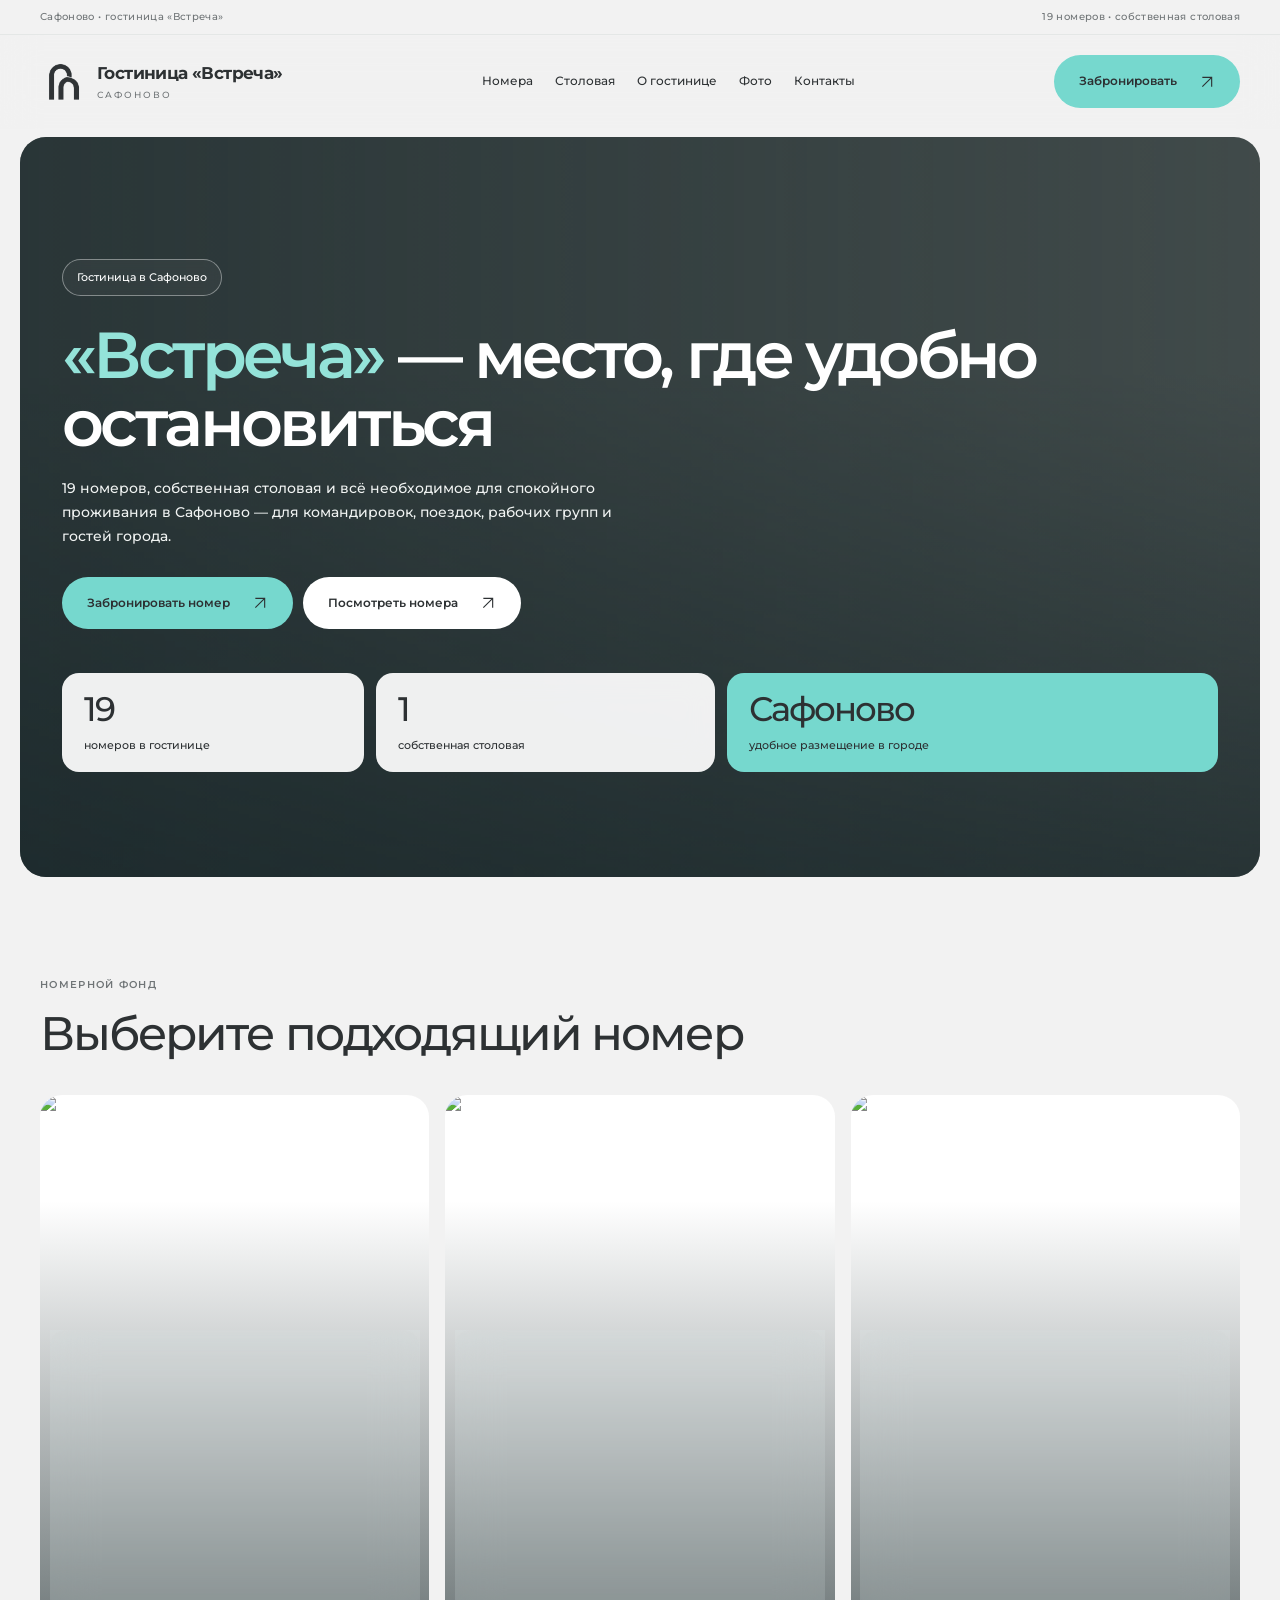
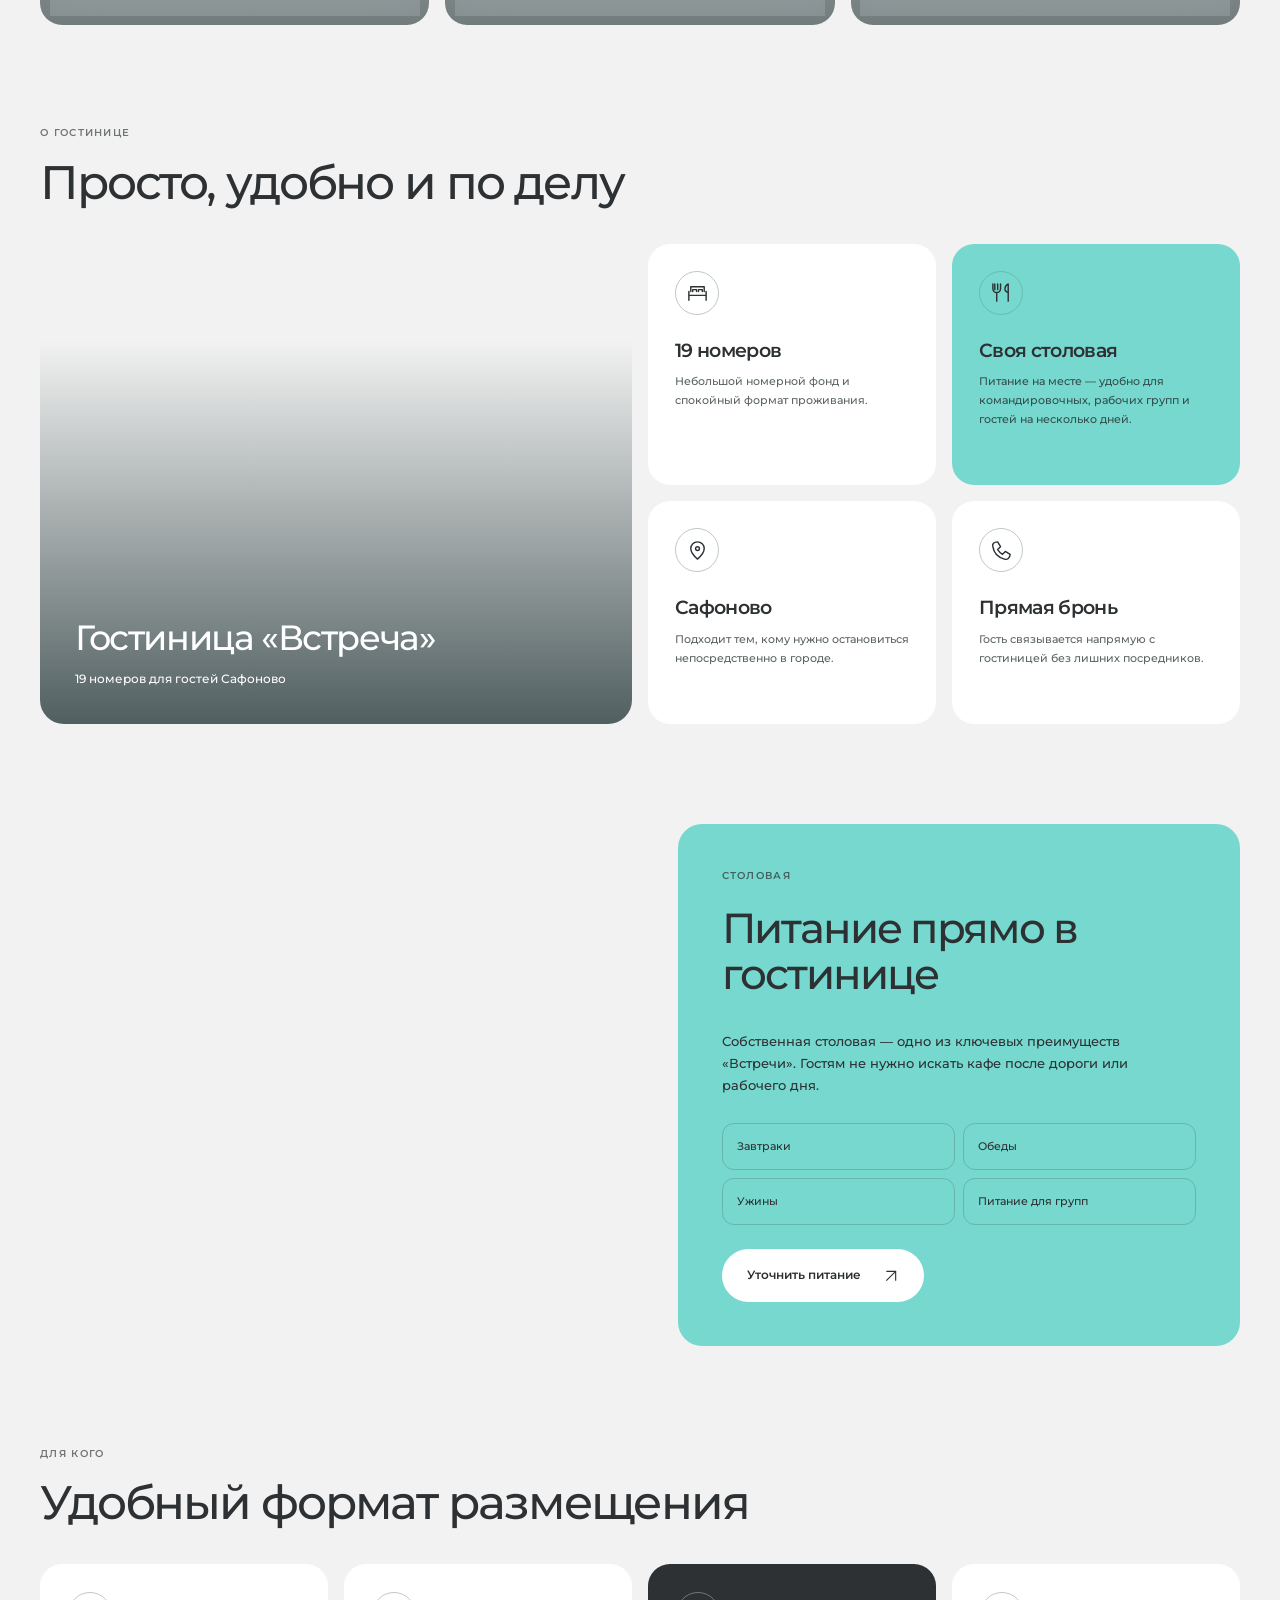
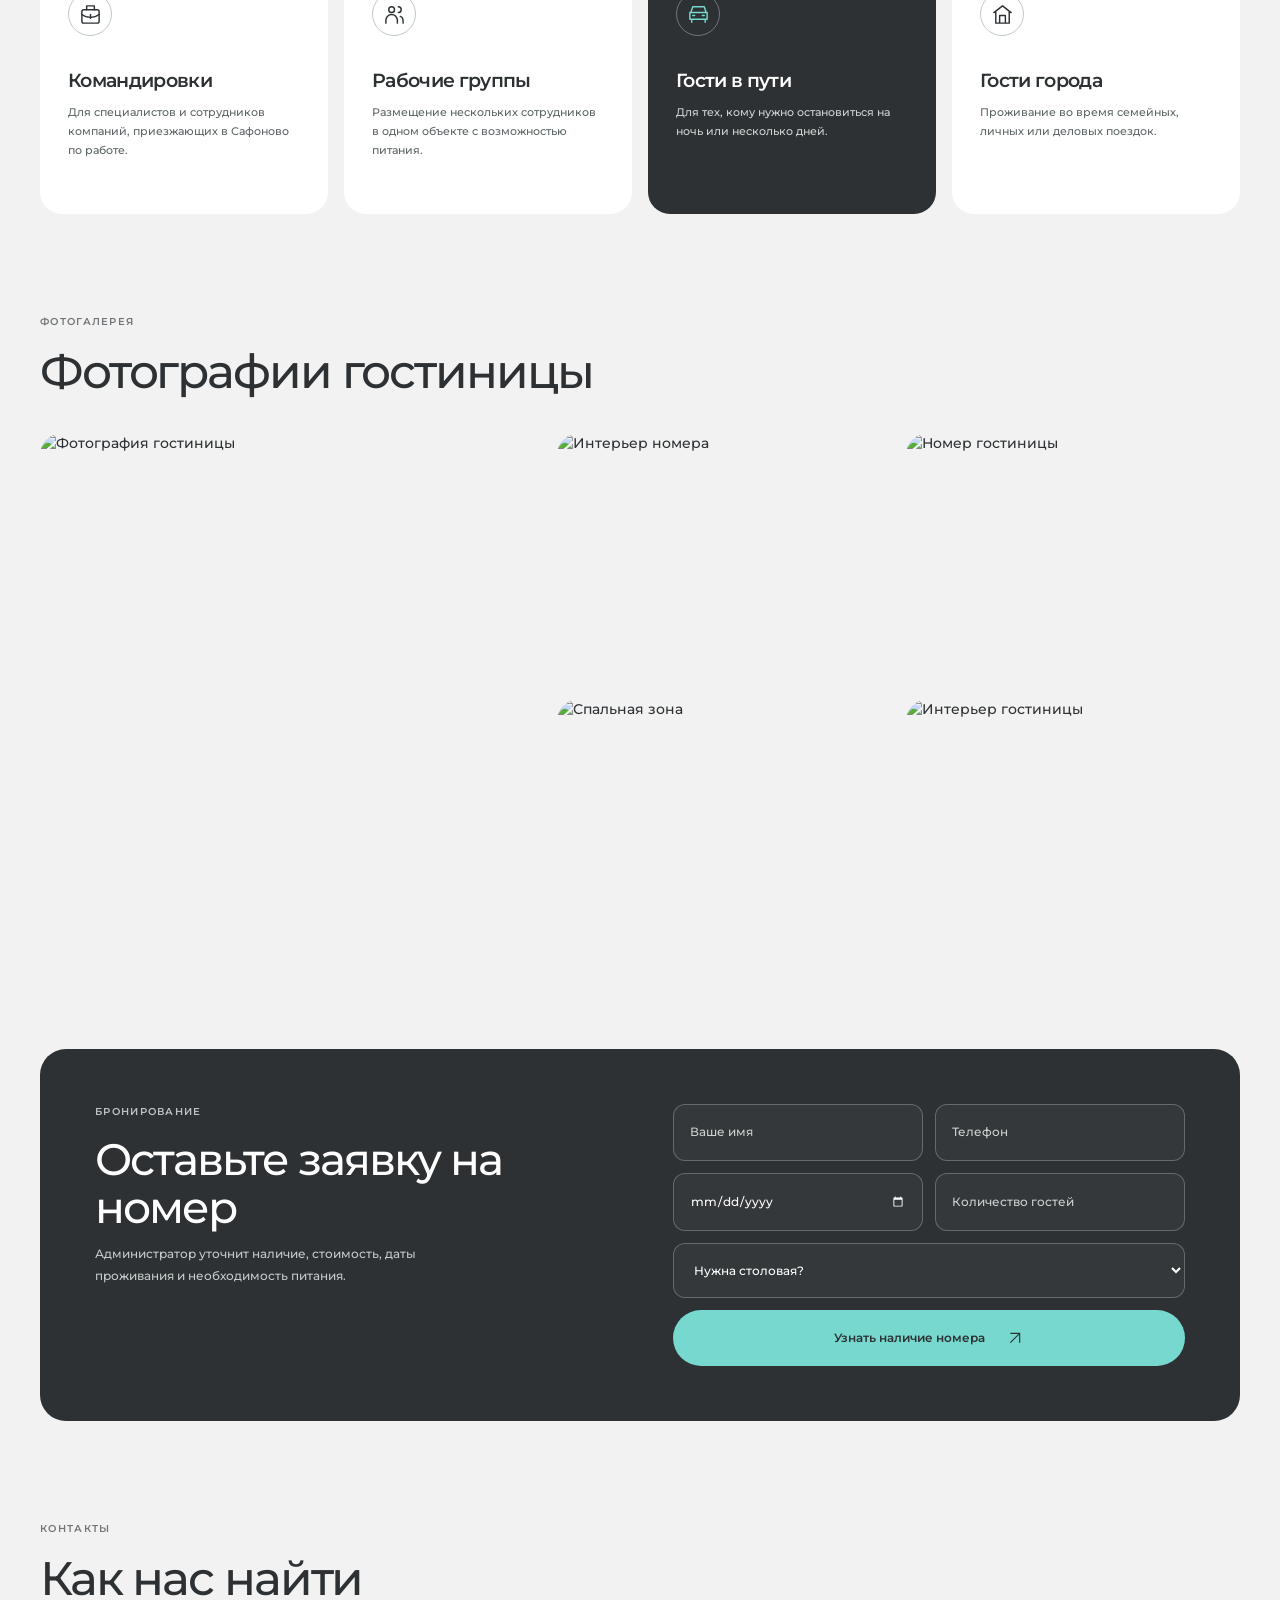
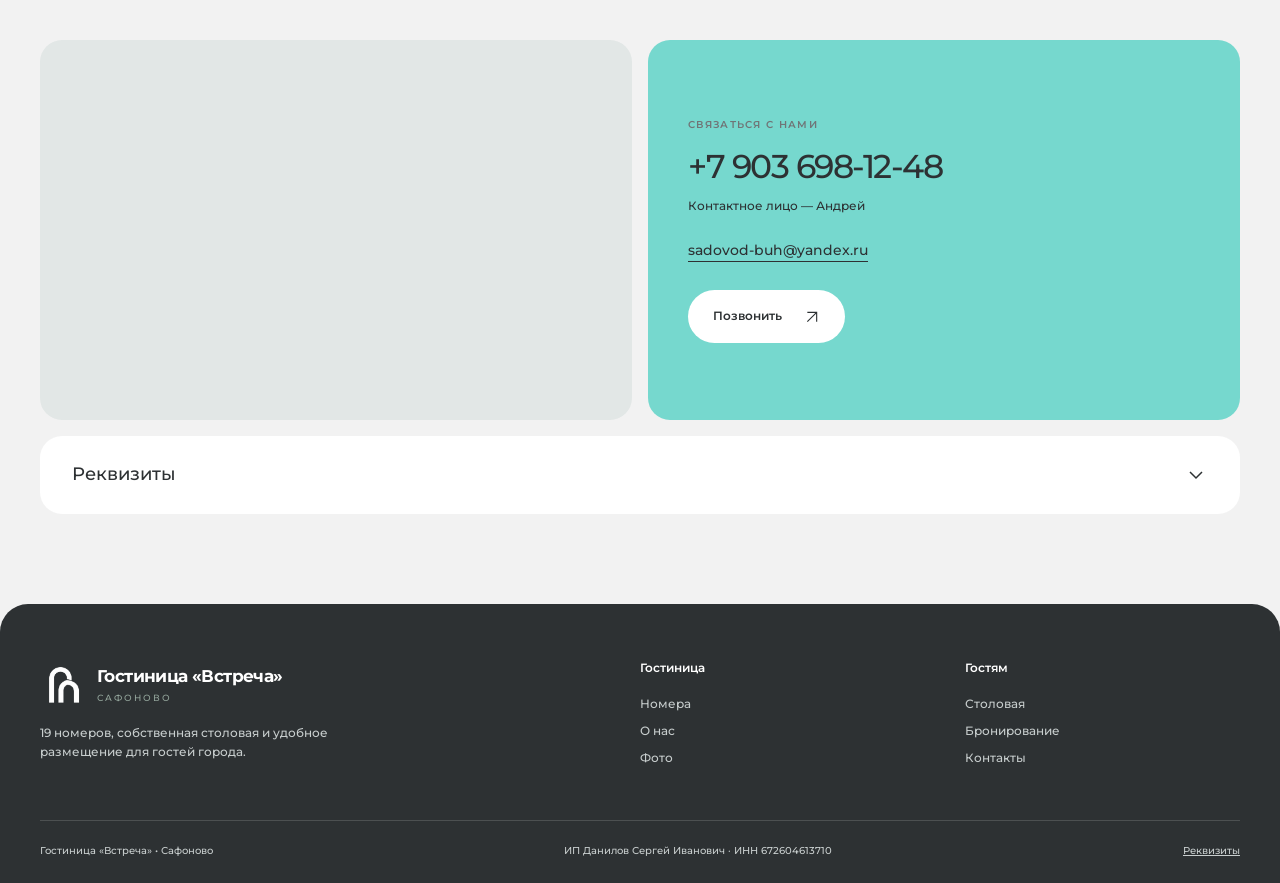
==== index.html @ ac262fe6 "Add Vstrecha hotel website with branding, animations and contacts" ====
<!DOCTYPE html>
<html lang="ru">
<head>
<meta charset="UTF-8">
<link rel="icon" href="assets/logo.png">
<meta name="viewport" content="width=device-width, initial-scale=1.0">
<title>Гостиница «Встреча» — Сафоново</title>
<meta name="description" content="Гостиница «Встреча» в Сафоново. 19 номеров, собственная столовая, удобное размещение для командировок, поездок и отдыха.">
<link rel="stylesheet" href="style.css">
</head>
<body>
<div class="site-intro" aria-hidden="true"><div class="intro-glow"></div><div class="intro-brand"><img src="assets/logo.png" alt=""><strong>ВСТРЕЧА</strong><span>ГОСТИНИЦА · САФОНОВО</span></div><div class="intro-line"></div></div>
<div class="topbar"><div class="wrap"><span>Сафоново • гостиница «Встреча»</span><span>19 номеров • собственная столовая</span></div></div>
<header><div class="wrap nav"><a href="#" class="brand"><div class="logo"><img src="assets/logo.png" alt="" width="64" height="64"></div><div>Гостиница «Встреча»<small>САФОНОВО</small></div></a><nav id="navigation" aria-label="Основная навигация"><a href="#rooms">Номера</a><a href="#dining">Столовая</a><a href="#about">О гостинице</a><a href="#gallery">Фото</a><a href="#contacts">Контакты</a></nav><button class="menu-toggle" aria-label="Открыть меню" aria-expanded="false" aria-controls="navigation"><svg viewBox="0 0 24 24" fill="none" stroke="currentColor" stroke-width="1.5"><path d="M4 8h16M4 16h16"/></svg></button><a class="btn" href="#booking">Забронировать</a></div></header>

<section class="hero"><div class="wrap"><div class="kicker">Гостиница в Сафоново</div><h1>«Встреча» — место, где удобно остановиться</h1><p>19 номеров, собственная столовая и всё необходимое для спокойного проживания в Сафоново — для командировок, поездок, рабочих групп и гостей города.</p><div class="hero-actions"><a class="btn" href="#booking">Забронировать номер</a><a class="btn light" href="#rooms">Посмотреть номера</a></div><div class="hero-facts"><div class="hero-fact"><strong>19</strong><span>номеров в гостинице</span></div><div class="hero-fact"><strong>1</strong><span>собственная столовая</span></div><div class="hero-fact"><strong>Сафоново</strong><span>удобное размещение в городе</span></div></div></div></section>

<section class="section" id="rooms"><div class="wrap"><div class="head"><div><div class="eyebrow">Номерной фонд</div><h2>Выберите подходящий номер</h2></div></div><div class="rooms">
<article class="card room"><img src="https://images.unsplash.com/photo-1611892440504-42a792e24d32?auto=format&fit=crop&w=900&q=82" alt="Одноместный номер" loading="lazy"><div class="room-body"><h3>Одноместный номер</h3><p>Практичный вариант для командировки или короткой поездки.</p><div class="room-tags"><span class="tag">1 гость</span><span class="tag">Wi‑Fi</span><span class="tag">ТВ</span></div><div class="price"><span>Стоимость</span><strong>по запросу</strong></div><a class="btn room-book" href="tel:+79036981248">Забронировать</a></div></article>
<article class="card room"><img src="https://images.unsplash.com/photo-1566665797739-1674de7a421a?auto=format&fit=crop&w=900&q=82" alt="Двухместный номер" loading="lazy"><div class="room-body"><h3>Двухместный номер</h3><p>Комфортное размещение для двух гостей с необходимыми удобствами.</p><div class="room-tags"><span class="tag">2 гостя</span><span class="tag">Wi‑Fi</span><span class="tag">ТВ</span></div><div class="price"><span>Стоимость</span><strong>по запросу</strong></div><a class="btn room-book" href="tel:+79036981248">Забронировать</a></div></article>
<article class="card room"><img src="https://images.unsplash.com/photo-1590490360182-c33d57733427?auto=format&fit=crop&w=900&q=82" alt="Улучшенный номер" loading="lazy"><div class="room-body"><h3>Улучшенный номер</h3><p>Больше пространства и комфорт для длительного проживания.</p><div class="room-tags"><span class="tag">1–2 гостя</span><span class="tag">Wi‑Fi</span><span class="tag">Комфорт</span></div><div class="price"><span>Стоимость</span><strong>по запросу</strong></div><a class="btn room-book" href="tel:+79036981248">Забронировать</a></div></article>
</div></div></section>

<section class="section alt" id="about"><div class="wrap"><div class="head"><div><div class="eyebrow">О гостинице</div><h2>Просто, удобно и по делу</h2></div></div><div class="about-grid"><div class="about-photo"><div><h3>Гостиница «Встреча»</h3><p>19 номеров для гостей Сафоново</p></div></div><div class="about-list">
<div class="card feature"><div class="icon"><svg viewBox="0 0 24 24" fill="none" stroke="currentColor" stroke-width="1.5" stroke-linecap="round" stroke-linejoin="round" aria-hidden="true"><path d="M3 18v-7m18 7v-7M3 15h18M5 11V6h14v5M7 11V9h4v2m2 0V9h4v2M3 18v2m18-2v2"/></svg></div><h3>19 номеров</h3><p>Небольшой номерной фонд и спокойный формат проживания.</p></div>
<div class="card feature"><div class="icon"><svg viewBox="0 0 24 24" fill="none" stroke="currentColor" stroke-width="1.5" stroke-linecap="round" stroke-linejoin="round" aria-hidden="true"><path d="M5 3v6m3-6v6M3 3v5a4 4 0 0 0 8 0V3M7 12v9M19 21V3c-4 2-5 8 0 9"/></svg></div><h3>Своя столовая</h3><p>Питание на месте — удобно для командировочных, рабочих групп и гостей на несколько дней.</p></div>
<div class="card feature"><div class="icon"><svg viewBox="0 0 24 24" fill="none" stroke="currentColor" stroke-width="1.5" stroke-linecap="round" stroke-linejoin="round" aria-hidden="true"><path d="M19 10c0 5-7 11-7 11S5 15 5 10a7 7 0 1 1 14 0Z"/><circle cx="12" cy="10" r="2"/></svg></div><h3>Сафоново</h3><p>Подходит тем, кому нужно остановиться непосредственно в городе.</p></div>
<div class="card feature"><div class="icon"><svg viewBox="0 0 24 24" fill="none" stroke="currentColor" stroke-width="1.5" stroke-linecap="round" stroke-linejoin="round" aria-hidden="true"><path d="m8 3 3 5-3 3c2 3 3 4 5 5l3-3 5 3c0 4-3 6-6 5C8 19 4 15 3 8 2 5 4 3 8 3Z"/></svg></div><h3>Прямая бронь</h3><p>Гость связывается напрямую с гостиницей без лишних посредников.</p></div>
</div></div></div></section>

<section class="section" id="dining"><div class="wrap"><div class="dining"><div class="dining-image"></div><div class="dining-copy"><div class="eyebrow" style="color:#f1c978">Столовая</div><h3>Питание прямо в гостинице</h3><p>Собственная столовая — одно из ключевых преимуществ «Встречи». Гостям не нужно искать кафе после дороги или рабочего дня.</p><div class="menu-grid"><div class="menu-item">Завтраки</div><div class="menu-item">Обеды</div><div class="menu-item">Ужины</div><div class="menu-item">Питание для групп</div></div><a class="btn light" href="#booking">Уточнить питание</a></div></div></div></section>

<section class="section alt"><div class="wrap"><div class="head"><div><div class="eyebrow">Для кого</div><h2>Удобный формат размещения</h2></div></div><div class="audience">
<div class="card"><div class="icon"><svg viewBox="0 0 24 24" fill="none" stroke="currentColor" stroke-width="1.5" stroke-linecap="round" stroke-linejoin="round" aria-hidden="true"><rect x="3" y="7" width="18" height="14" rx="2"/><path d="M8 7V3h8v4M3 12c5 4 13 4 18 0M12 12v4"/></svg></div><h3>Командировки</h3><p>Для специалистов и сотрудников компаний, приезжающих в Сафоново по работе.</p></div>
<div class="card"><div class="icon"><svg viewBox="0 0 24 24" fill="none" stroke="currentColor" stroke-width="1.5" stroke-linecap="round" stroke-linejoin="round" aria-hidden="true"><circle cx="9" cy="7" r="3"/><path d="M3 21v-3a6 6 0 0 1 12 0v3M16 4a3 3 0 0 1 0 6m2 4c3 1 3 3 3 7"/></svg></div><h3>Рабочие группы</h3><p>Размещение нескольких сотрудников в одном объекте с возможностью питания.</p></div>
<div class="card"><div class="icon"><svg viewBox="0 0 24 24" fill="none" stroke="currentColor" stroke-width="1.5" stroke-linecap="round" stroke-linejoin="round" aria-hidden="true"><path d="m4 10 2-6h12l2 6M3 17v-7h18v7H3Zm2 0v3m14-3v3M6 13h2m8 0h2"/></svg></div><h3>Гости в пути</h3><p>Для тех, кому нужно остановиться на ночь или несколько дней.</p></div>
<div class="card"><div class="icon"><svg viewBox="0 0 24 24" fill="none" stroke="currentColor" stroke-width="1.5" stroke-linecap="round" stroke-linejoin="round" aria-hidden="true"><path d="m3 10 9-7 9 7M5 9v12h14V9M9 21v-8h6v8"/></svg></div><h3>Гости города</h3><p>Проживание во время семейных, личных или деловых поездок.</p></div>
</div></div></section>

<section class="section" id="gallery"><div class="wrap"><div class="head"><div><div class="eyebrow">Фотогалерея</div><h2>Фотографии гостиницы</h2></div></div><div class="gallery">
<img src="https://images.unsplash.com/photo-1564501049412-61c2a3083791?auto=format&fit=crop&w=1000&q=82" alt="Фотография гостиницы" loading="lazy">
<img src="https://images.unsplash.com/photo-1591088398332-8a7791972843?auto=format&fit=crop&w=800&q=82" alt="Интерьер номера" loading="lazy">
<img src="https://images.unsplash.com/photo-1582719478250-c89cae4dc85b?auto=format&fit=crop&w=800&q=82" alt="Номер гостиницы" loading="lazy">
<img src="https://images.unsplash.com/photo-1540518614846-7eded433c457?auto=format&fit=crop&w=800&q=82" alt="Спальная зона" loading="lazy">
<img src="https://images.unsplash.com/photo-1551882547-ff40c63fe5fa?auto=format&fit=crop&w=800&q=82" alt="Интерьер гостиницы" loading="lazy">
</div></div></section>

<section class="section alt" id="booking"><div class="wrap"><div class="booking"><div><div class="eyebrow" style="color:#f1c978">Бронирование</div><h2>Оставьте заявку на номер</h2><p>Администратор уточнит наличие, стоимость, даты проживания и необходимость питания.</p></div><form class="form" onsubmit="event.preventDefault();alert('Демонстрационная форма');"><input type="text" autocomplete="name" aria-label="Ваше имя" placeholder="Ваше имя"><input type="tel" autocomplete="tel" aria-label="Телефон" placeholder="Телефон"><input type="date" aria-label="Дата заезда"><input type="number" aria-label="Количество гостей" min="1" placeholder="Количество гостей"><select class="full" aria-label="Нужна столовая?"><option>Нужна столовая?</option><option>Да</option><option>Нет</option></select><button class="btn light full" type="submit">Узнать наличие номера</button></form></div></div></section>

<section class="section" id="contacts"><div class="wrap"><div class="head"><div><div class="eyebrow">Контакты</div><h2>Как нас найти</h2></div></div><div class="contact-grid"><div class="contact-map card"><iframe src="https://yandex.ru/map-widget/v1/?text=%D0%A1%D0%BC%D0%BE%D0%BB%D0%B5%D0%BD%D1%81%D0%BA%D0%B0%D1%8F%20%D0%BE%D0%B1%D0%BB%D0%B0%D1%81%D1%82%D1%8C%2C%20%D0%A1%D0%B0%D1%84%D0%BE%D0%BD%D0%BE%D0%B2%D0%BE%2C%20%D0%A1%D0%BE%D0%B2%D0%B5%D1%82%D1%81%D0%BA%D0%B0%D1%8F%20%D1%83%D0%BB%D0%B8%D1%86%D0%B0%2C%2068&z=17" title="Гостиница Встреча — Сафоново, Советская улица, 68 на Яндекс Картах" loading="lazy" allowfullscreen referrerpolicy="no-referrer-when-downgrade"></iframe></div><div class="contact-person card"><div class="eyebrow">Связаться с нами</div><a class="contact-phone" href="tel:+79036981248">+7 903 698-12-48</a><p>Контактное лицо — Андрей</p><a class="contact-email" href="mailto:sadovod-buh@yandex.ru">sadovod-buh@yandex.ru</a><a class="btn light" href="tel:+79036981248">Позвонить</a></div></div><details class="requisites" id="requisites"><summary>Реквизиты <svg viewBox="0 0 24 24" fill="none" stroke="currentColor" stroke-width="1.5" aria-hidden="true"><path d="m6 9 6 6 6-6"/></svg></summary><dl><div><dt>Наименование</dt><dd>ИП Данилов Сергей Иванович</dd></div><div><dt>ИНН</dt><dd>672604613710</dd></div><div><dt>ОГРНИП</dt><dd>304672627500075</dd></div><div><dt>Юридический адрес</dt><dd>Смоленская область, 215500, г. Сафоново, ул. Первомайская, д. 91</dd></div><div><dt>Фактический адрес</dt><dd>Смоленская область, 215500, г. Сафоново, ул. Советская, д. 68</dd></div><div><dt>Расчётный счёт</dt><dd>40802810217300000016</dd></div><div><dt>Корреспондентский счёт</dt><dd>30101810200000000593</dd></div><div><dt>БИК</dt><dd>044525593</dd></div><div><dt>Банк</dt><dd>АО «АЛЬФА-БАНК»</dd></div><div><dt>E-mail</dt><dd><a href="mailto:sadovod-buh@yandex.ru">sadovod-buh@yandex.ru</a></dd></div><div><dt>Дополнительный телефон</dt><dd><a href="tel:+79516979430">+7 951 697-94-30</a></dd></div><div><dt>ОКВЭД</dt><dd>47.75</dd></div><div><dt>Дополнительные ОКВЭД</dt><dd>55.10, 56.10, 56.21, 56.29, 56.30</dd></div></dl></details></div></section>

<footer><div class="wrap"><div class="footer-grid"><div><div class="brand"><div class="logo"><img src="assets/logo.png" alt="" width="64" height="64"></div><div style="color:#fff">Гостиница «Встреча»<small style="color:#94a69c">САФОНОВО</small></div></div><p style="max-width:440px;line-height:1.6">19 номеров, собственная столовая и удобное размещение для гостей города.</p></div><div><h4>Гостиница</h4><a href="#rooms">Номера</a><a href="#about">О нас</a><a href="#gallery">Фото</a></div><div><h4>Гостям</h4><a href="#dining">Столовая</a><a href="#booking">Бронирование</a><a href="#contacts">Контакты</a></div></div><div class="bottom"><span>Гостиница «Встреча» • Сафоново</span><span>ИП Данилов Сергей Иванович · ИНН 672604613710</span><a href="#requisites">Реквизиты</a></div></div></footer>
<script src="script.js"></script>
</body>
</html>
---- style.css ----
@font-face{font-family:Montserrat;src:url('assets/Montserrat-Regular.woff2') format('woff2');font-weight:400;font-display:swap}@font-face{font-family:Montserrat;src:url('assets/Montserrat-Medium.woff2') format('woff2');font-weight:500;font-display:swap}@font-face{font-family:Montserrat;src:url('assets/Montserrat-SemiBold.woff2') format('woff2');font-weight:600;font-display:swap}@font-face{font-family:Montserrat;src:url('assets/Montserrat-Bold.woff2') format('woff2');font-weight:700 900;font-display:swap}
:root{--green:#76d8ce;--green2:#2d3133;--gold:#438f87;--cream:#f2f2f2;--paper:#f2f2f2;--ink:#2d3133;--muted:#707577;--line:#dadede;--white:#fff;--ease:cubic-bezier(.22,1,.36,1)}
*{box-sizing:border-box}html{scroll-behavior:smooth;scroll-padding-top:110px}body{margin:0;font:500 14px/1.55 Montserrat,Arial,sans-serif;background:var(--paper);color:var(--ink)}a{color:inherit;text-decoration:none}button,input,select{font:inherit}button,a,input,select{-webkit-tap-highlight-color:transparent}a:focus-visible,button:focus-visible,input:focus-visible,select:focus-visible{outline:3px solid #388f86;outline-offset:5px}img{display:block;width:100%}button{cursor:pointer}.wrap{width:100%;max-width:1440px;margin:auto;padding:0 40px}.topbar .wrap{display:flex;justify-content:space-between;font-size:10px;padding-top:9px;padding-bottom:9px;color:var(--muted);letter-spacing:.035em}.topbar{border-bottom:1px solid #e4e7e6}
header{position:sticky;top:0;z-index:30;background:#f2f2f2ed;backdrop-filter:blur(18px)}.nav{min-height:94px;display:flex;align-items:center;gap:28px;justify-content:space-between}.brand{display:flex;align-items:center;gap:9px;font-weight:700;line-height:1.25;font-size:17px;letter-spacing:-.6px;flex-shrink:0}.brand small{display:block;margin-top:5px;font-weight:500;font-size:9px;letter-spacing:.22em;color:var(--muted)}.logo{width:48px;height:52px;display:grid;place-items:center}.logo img{height:100%;object-fit:contain}nav{display:flex;gap:22px;font-size:12px}nav a{position:relative}nav a:after{content:'';position:absolute;bottom:-6px;left:0;right:100%;height:2px;background:var(--green);transition:right .3s}nav a:hover:after{right:0}.btn{display:inline-flex;align-items:center;justify-content:center;gap:22px;padding:17px 25px;border-radius:100px;background:var(--green);color:var(--ink);font-weight:600;font-size:12px;border:0;transition:background .25s,transform .4s var(--ease),box-shadow .3s}.btn:after{content:'';width:16px;height:16px;background:currentColor;mask:url("data:image/svg+xml,%3Csvg xmlns='http://www.w3.org/2000/svg' viewBox='0 0 24 24'%3E%3Cpath d='M5 19 19 5M5 5h14v14' fill='none' stroke='black' stroke-width='1.7'/%3E%3C/svg%3E") center/contain no-repeat;transition:transform .3s}.btn:hover{background:#92e5dc;transform:translateY(-3px);box-shadow:0 8px 20px #183b3412}.btn:hover:after{transform:translate(2px,-2px)}.btn.light{background:#fff;color:var(--ink)}.btn.light:hover{background:#dbf6f1}.menu-toggle{display:none}
.hero{position:relative;isolation:isolate;margin:8px 20px 0;border-radius:26px;overflow:hidden;min-height:740px;color:white;display:flex;align-items:stretch;background:#4a5352}.hero:before{content:'';position:absolute;z-index:-2;inset:-4%;background:linear-gradient(90deg,#172528a8,#17252825),linear-gradient(0deg,#172528a3,transparent 65%),url('https://images.unsplash.com/photo-1566073771259-6a8506099945?auto=format&fit=crop&w=1800&q=88') center/cover;transform:translateY(var(--hero-shift,0px)) scale(1.03);will-change:transform}.hero .wrap{display:flex;flex-direction:column;align-items:flex-start;padding:44px 42px 26px;max-width:1440px}.kicker{font-size:11px;font-weight:500;padding:9px 14px;border:1px solid #ffffff66;border-radius:50px;background:#ffffff0a;backdrop-filter:blur(8px)}.hero h1{font-size:clamp(44px,5.1vw,78px);font-weight:600;line-height:1.04;letter-spacing:-.055em;max-width:1050px;margin:25px 0 20px}.hero h1 .hero-name{color:#94e3d9}.hero p{font-size:14px;line-height:1.7;max-width:580px;margin:0 0 28px;color:#f0f3f2}.hero-actions{display:flex;gap:10px;flex-wrap:wrap}.hero-facts{display:grid;grid-template-columns:.8fr .9fr 1.3fr;width:100%;gap:12px;margin-top:auto;padding-top:44px}.hero-fact{padding:18px 22px;border-radius:17px;background:#ffffffed;color:var(--ink);backdrop-filter:blur(14px)}.hero-fact strong{display:block;font-size:34px;line-height:1.1;font-weight:500;letter-spacing:-.06em}.hero-fact span{font-size:11px;display:block;margin-top:8px}.hero-fact:last-child{background:var(--green)}
.section{padding:100px 0 0}.section:last-of-type{padding-bottom:90px}.head{display:flex;justify-content:space-between;align-items:flex-end;gap:55px;margin-bottom:36px}.head>div{max-width:740px}.eyebrow{font-size:10px;font-weight:600;text-transform:uppercase;letter-spacing:.13em;margin-bottom:15px;color:var(--muted)}h2{font-size:clamp(32px,3.7vw,54px);line-height:1.1;font-weight:500;letter-spacing:-.045em;margin:0}.head p{max-width:355px;font-size:12px;line-height:1.65;color:var(--muted);margin:0 0 3px}.rooms{display:grid;grid-template-columns:repeat(3,minmax(0,1fr));gap:16px}.card{background:#fff;border-radius:22px;overflow:hidden;transition:box-shadow .5s,transform .6s var(--ease)}.room{position:relative;height:530px;color:#fff;isolation:isolate;cursor:default}.room>img{position:absolute;inset:0;width:100%;height:100%;object-fit:cover;z-index:-2;transition:transform 1.2s var(--ease)}.room:after{content:'';position:absolute;inset:0;z-index:-1;background:linear-gradient(0deg,#15242699,transparent 80%)}.room:hover>img{transform:scale(1.065)}.room-body{position:absolute;left:10px;right:10px;bottom:10px;padding:23px 20px 18px;border-radius:16px;background:#e7f0ef28;backdrop-filter:blur(22px);border:1px solid #ffffff35;transition:background .4s}.room:hover .room-body{background:#b6d1ca38}.room h3{font-size:23px;font-weight:600;letter-spacing:-.045em;line-height:1.15;margin:0 0 12px}.room p{font-size:11px;line-height:1.65;min-height:36px;color:#fff;margin:0 0 18px}.room-tags{display:flex;flex-wrap:wrap;gap:6px}.tag{font-size:9px;padding:6px 10px;border:1px solid #ffffff66;border-radius:40px}.price{border-top:1px solid #ffffff44;margin-top:20px;padding-top:15px;display:flex;align-items:center;justify-content:space-between;gap:8px}.price span{font-size:10px}.price strong{font-size:17px;font-weight:600;letter-spacing:-.04em}
.about-grid{display:grid;grid-template-columns:1fr 1fr;gap:16px}.about-photo{min-height:480px;border-radius:24px;overflow:hidden;display:flex;align-items:flex-end;padding:35px;color:white;background:linear-gradient(0deg,#142829ba,transparent 80%),url('https://images.unsplash.com/photo-1564501049412-61c2a3083791?auto=format&fit=crop&w=1200&q=85') center/cover}.about-photo h3{font-size:35px;font-weight:500;letter-spacing:-.04em;line-height:1.15;margin:0}.about-photo p{font-size:12px;margin-bottom:0}.about-list{display:grid;grid-template-columns:1fr 1fr;gap:16px}.feature{padding:27px;display:flex;flex-direction:column;align-items:flex-start}.feature:nth-child(2){background:var(--green)}.icon{display:grid;place-items:center;width:44px;height:44px;border:1px solid #bec9c8;border-radius:50%;margin-bottom:25px;color:var(--ink)}.icon svg{width:23px;height:23px}.feature h3,.audience h3{font-size:19px;font-weight:600;letter-spacing:-.035em;line-height:1.2;margin:0 0 10px}.feature p,.audience p{font-size:11px;line-height:1.7;color:#5d6566;margin:0}.feature:nth-child(2) p{color:#344f4d}.feature:nth-child(2) .icon{border-color:#3e8b8355}
.dining{display:grid;grid-template-columns:1.05fr .95fr;gap:16px}.dining-image{min-height:510px;border-radius:24px;background:url('https://images.unsplash.com/photo-1515003197210-e0cd71810b5f?auto=format&fit=crop&w=1200&q=85') center/cover}.dining-copy{border-radius:24px;background:var(--green);padding:44px;display:flex;flex-direction:column;align-items:flex-start}.dining-copy .eyebrow,.booking .eyebrow{color:inherit!important;opacity:.7}.dining-copy h3{font-size:42px;font-weight:500;line-height:1.08;letter-spacing:-.045em;margin:8px 0 20px}.dining-copy p{font-size:13px;line-height:1.7;max-width:430px}.menu-grid{display:grid;grid-template-columns:1fr 1fr;gap:8px;margin:14px 0 24px;width:100%}.menu-item{font-size:11px;padding:14px;border:1px solid #2d313333;border-radius:12px}.dining-copy .btn{margin-top:auto}.audience{display:grid;grid-template-columns:repeat(4,1fr);gap:16px}.audience .card{padding:28px;min-height:250px}.audience .card:nth-child(3){background:var(--ink);color:#fff}.audience .card:nth-child(3) .icon{color:var(--green);border-color:#ffffff55}.audience .card:nth-child(3) p{color:#ced4d4}.audience .icon{margin-bottom:34px}.gallery{display:grid;grid-template-columns:1.2fr .8fr .8fr;grid-auto-rows:250px;gap:16px}.gallery img{height:100%;width:100%;object-fit:cover;border-radius:22px;transition:filter .4s,transform .6s var(--ease)}.gallery img:hover{filter:brightness(1.08);transform:translateY(-5px)}.gallery img:first-child{grid-row:span 2}
.booking{background:var(--ink);color:#fff;border-radius:26px;padding:55px;display:grid;grid-template-columns:1fr 1fr;gap:65px}.booking h2{font-size:44px}.booking p{font-size:12px;line-height:1.8;color:#c4cccc;max-width:360px}.form{display:grid;grid-template-columns:1fr 1fr;gap:12px;align-content:center}.form input,.form select{min-width:0;width:100%;padding:18px 16px;border-radius:12px;border:1px solid #ffffff40;background:#ffffff09;color:#fff;font-size:12px;color-scheme:dark}.form input::placeholder{color:#cdd3d3;opacity:1}.form option{background:#2d3133}.form .full{grid-column:1/-1}.form .btn{background:var(--green);color:var(--ink);min-height:56px}.mapbox{background:#e2e7e6;border:1px solid #d5dcdb;border-radius:24px;min-height:330px;display:grid;place-items:center;text-align:center;padding:45px;background-image:linear-gradient(#ffffff60 1px,transparent 1px),linear-gradient(90deg,#ffffff60 1px,transparent 1px);background-size:60px 60px}.mapbox strong{display:block;font-size:26px;font-weight:500;letter-spacing:-.03em}.mapbox p{font-size:12px;color:#5c6667;max-width:470px;margin:16px auto 25px}footer{background:#2d3133;color:#c8cece;border-radius:28px 28px 0 0;padding:55px 0 24px}.footer-grid{display:grid;grid-template-columns:2fr 1fr 1fr;gap:50px}.footer-grid .logo img{filter:brightness(0) invert(1)}footer h4{margin:0 0 18px;color:#fff;font-size:12px;font-weight:600}.footer-grid>div>a{display:block;margin:8px 0;font-size:12px}footer p{font-size:12px;max-width:340px!important}.bottom{border-top:1px solid #ffffff26;padding-top:22px;margin-top:45px;font-size:10px}
.site-intro{position:fixed;z-index:3000;inset:0;display:grid;place-items:center;background:#172a2a;color:#fff;overflow:hidden;pointer-events:none;animation:intro-out .65s 2.2s var(--ease) forwards}.site-intro:before{content:'';position:absolute;inset:-5%;background:linear-gradient(#112426ba,#112426d9),url('https://images.unsplash.com/photo-1566073771259-6a8506099945?auto=format&fit=crop&w=1800&q=88') center/cover;animation:intro-bg 3s var(--ease) both}.intro-brand{position:relative;display:flex;align-items:center;flex-direction:column;animation:logo-reveal 1.7s .15s var(--ease) both}.intro-brand img{width:150px;height:150px;object-fit:contain;filter:brightness(0) invert(1);margin-bottom:18px}.intro-brand strong{font-size:clamp(40px,6vw,80px);font-weight:500;letter-spacing:.17em;padding-left:.17em;line-height:1.1}.intro-brand span{font-size:10px;letter-spacing:.32em;margin-top:20px}.intro-glow{position:absolute;inset:0;background:linear-gradient(110deg,transparent 30%,#b8f6e416,transparent 70%);animation:intro-light 2s ease-in-out both}.intro-line{position:absolute;bottom:12%;height:1px;background:#b9e7dc;width:100px;transform-origin:left;animation:line-in 2.1s var(--ease) both}@keyframes logo-reveal{from{opacity:0;clip-path:inset(0 100% 0 0);transform:translateY(12px)}to{opacity:1;clip-path:inset(0);transform:none}}@keyframes intro-light{from{transform:translateX(-100%)}to{transform:translateX(100%)}}@keyframes intro-out{to{opacity:0;visibility:hidden}}@keyframes intro-bg{from{transform:scale(1.08);opacity:.4}to{transform:scale(1);opacity:1}}@keyframes line-in{from{transform:scaleX(0)}to{transform:scaleX(1)}}
.reveal{opacity:0;transform:translateY(38px);transition:opacity .8s var(--ease),transform 1s var(--ease);transition-delay:var(--delay,0ms)}.reveal.is-visible{opacity:1;transform:translateY(0)}.room.reveal:nth-child(2){--delay:100ms}.room.reveal:nth-child(3){--delay:200ms}.audience .card:nth-child(2){--delay:60ms}.audience .card:nth-child(3){--delay:120ms}.audience .card:nth-child(4){--delay:180ms}
@media(min-width:1100px){.feature:hover,.audience .card:hover{transform:translateY(-6px);box-shadow:0 14px 35px #1827240a}}
@media(min-width:1600px){.hero{max-width:1560px;margin-left:auto;margin-right:auto}}
@media(max-width:1100px){.wrap{padding:0 24px}.nav{gap:15px}nav{gap:13px;font-size:10px}.brand{font-size:14px}.nav>.btn{font-size:10px;padding:15px 18px}.hero .wrap{padding:34px 26px 24px}.hero{min-height:710px}.room{height:490px}.room-body{padding:20px 14px}.room h3{font-size:20px}.feature{padding:22px}.dining-copy{padding:30px}.dining-copy h3{font-size:35px}.booking{padding:40px;gap:30px}.audience .card{padding:22px}}
@media(max-width:800px){html{scroll-padding-top:95px}.topbar .wrap{font-size:8px}.nav{min-height:80px;gap:10px}.brand{font-size:15px}.logo{width:38px;height:44px}.nav>.btn{margin-left:auto}.menu-toggle{display:grid;place-items:center;order:3;width:44px;height:44px;border:0;border-radius:50%;background:#fff;flex-shrink:0}.menu-toggle svg{width:23px;height:23px}nav{display:none;position:absolute;left:16px;right:16px;top:76px;padding:24px;background:#fff;border:1px solid var(--line);border-radius:20px;box-shadow:0 15px 30px #2d31331a;font-size:16px}nav.is-open{display:flex;flex-direction:column;gap:22px}.hero{margin:4px 12px 0;border-radius:20px;min-height:760px}.hero h1{font-size:54px;max-width:650px}.hero p{font-size:13px}.head{gap:26px}.head p{max-width:280px;font-size:11px}.section{padding-top:72px}.rooms{gap:10px}.room{height:470px}.room-body{left:6px;right:6px;bottom:6px;padding:18px 12px}.room h3{font-size:17px}.room p{font-size:10px;min-height:64px}.room-tags{gap:4px}.tag{font-size:8px;padding:5px 7px}.price{display:block}.price strong{display:block;margin-top:6px}.about-grid,.dining,.booking{grid-template-columns:1fr}.about-photo{min-height:400px}.about-list{gap:12px}.feature{min-height:215px}.dining-image{min-height:430px}.dining-copy{padding:36px}.dining-copy h3{max-width:500px;font-size:40px}.audience{grid-template-columns:1fr 1fr}.gallery{grid-template-columns:1fr 1fr;grid-auto-rows:230px}.gallery img:first-child{grid-column:span 2;grid-row:auto;height:320px}.gallery{grid-template-rows:320px 230px 230px}.booking{gap:24px}.booking h2{max-width:500px}.booking p{max-width:500px}.footer-grid{grid-template-columns:1.7fr 1fr 1fr;gap:20px}}
@media(max-width:540px){.wrap{padding:0 16px}.topbar .wrap{padding-top:7px;padding-bottom:7px;font-size:7px;gap:8px}.nav{min-height:74px}.brand{font-size:12px;gap:4px;letter-spacing:-.35px}.brand small{font-size:7px;letter-spacing:.2em}.logo{width:32px;height:40px}.nav>.btn{font-size:9px;padding:12px 13px;gap:0}.nav>.btn:after{display:none}.menu-toggle{width:36px;height:36px}.hero{min-height:770px;margin:0 10px}.hero .wrap{padding:24px 18px 16px}.hero h1{font-size:42px;letter-spacing:-.055em;margin:24px 0 20px;line-height:1.06}.kicker{font-size:9px;padding:7px 10px}.hero p{font-size:12px;line-height:1.7}.hero-actions{width:100%;gap:8px}.hero-actions .btn{font-size:10px;padding:14px 16px;gap:12px}.hero-facts{grid-template-columns:1fr 1fr;gap:8px;padding-top:35px}.hero-fact{padding:15px;border-radius:13px}.hero-fact strong{font-size:28px}.hero-fact span{font-size:9px;margin-top:6px}.hero-fact:last-child{grid-column:span 2;display:flex;align-items:center;justify-content:space-between;gap:12px}.hero-fact:last-child strong{font-size:25px}.hero-fact:last-child span{max-width:110px;font-size:8px;margin-top:0}.section{padding-top:64px}.head{display:block;margin-bottom:24px}.head p{max-width:100%;margin-top:20px;line-height:1.7}h2{font-size:34px;max-width:350px}.eyebrow{font-size:9px;margin-bottom:12px}.rooms{grid-template-columns:1fr;gap:14px}.room{height:480px}.room-body{left:10px;right:10px;bottom:10px;padding:23px 20px 18px}.room h3{font-size:25px}.room p{font-size:12px;min-height:0}.tag{font-size:10px;padding:6px 10px}.price{display:flex}.price strong{margin:0;font-size:18px}.price span{font-size:11px}.about-photo{min-height:380px;padding:25px}.about-photo h3{font-size:30px}.about-list{gap:10px}.feature{padding:20px 16px}.feature h3{font-size:17px}.feature p{font-size:10px}.icon{width:38px;height:38px;margin-bottom:23px}.icon svg{width:21px;height:21px}.dining{gap:12px}.dining-image{min-height:320px}.dining-copy{padding:28px 24px}.dining-copy h3{font-size:34px}.dining-copy p{font-size:12px}.menu-item{font-size:10px;padding:12px}.audience{gap:10px}.audience .card{padding:22px 16px;min-height:265px}.audience h3{font-size:17px}.audience p{font-size:10px}.audience .icon{margin-bottom:30px}.gallery{gap:10px;grid-template-rows:260px 170px 170px}.gallery img{border-radius:15px}.gallery img:first-child{height:260px}.booking{padding:30px 24px;border-radius:22px}.booking h2{font-size:34px}.form{grid-template-columns:1fr;gap:10px}.form .full{grid-column:auto}.form input,.form select{font-size:16px;padding:15px}.form .btn{font-size:11px}.mapbox{padding:30px 22px}.mapbox strong{font-size:24px}.mapbox p{font-size:11px}.section:last-of-type{padding-bottom:64px}.footer-grid{grid-template-columns:1fr 1fr;gap:30px}.footer-grid>div:first-child{grid-column:span 2}.footer-grid .brand{font-size:17px}.footer-grid .logo{width:44px;height:50px}footer{padding-top:38px}.intro-brand img{width:105px;height:105px}.intro-brand span{font-size:8px}}
@media(prefers-reduced-motion:reduce){html{scroll-behavior:auto}*,*:before,*:after{animation:none!important;transition:none!important}.site-intro{display:none}.reveal{opacity:1;transform:none}.hero:before{transform:none}.room:hover>img,.gallery img:hover{transform:none}}

.mapbox .btn{margin-top:24px}

.room-book{margin-top:16px;width:100%;padding:13px 18px;background:var(--green);color:var(--ink);font-size:11px}.room-book:after{mask:url("data:image/svg+xml,%3Csvg xmlns='http://www.w3.org/2000/svg' viewBox='0 0 24 24'%3E%3Cpath d='m8 3 3 5-3 3c2 3 3 4 5 5l3-3 5 3c0 4-3 6-6 5C8 19 4 15 3 8 2 5 4 3 8 3Z' fill='none' stroke='black' stroke-width='1.5'/%3E%3C/svg%3E") center/contain no-repeat}.room-book:disabled{cursor:default}.room-book:disabled:hover{transform:none;box-shadow:none}

.contact-grid{display:grid;grid-template-columns:1fr 1fr;gap:16px}.contact-grid .card{padding:40px}.contact-address h3{font-size:30px;line-height:1.15;font-weight:500;letter-spacing:-.04em;margin:0 0 18px}.contact-address p{max-width:430px;color:var(--muted);font-size:14px;margin-bottom:28px}.contact-person{background:var(--green);display:flex;align-items:flex-start;flex-direction:column;justify-content:center}.contact-phone{font-size:clamp(24px,2.6vw,38px);font-weight:500;letter-spacing:-.045em;line-height:1.2}.contact-person p{font-size:12px;margin:10px 0 24px}.contact-email{font-size:14px;border-bottom:1px solid currentColor;overflow-wrap:anywhere}.contact-person .btn{margin-top:28px}.requisites{background:#fff;border-radius:22px;margin-top:16px;padding:0 32px}.requisites summary{padding:25px 0;display:flex;align-items:center;justify-content:space-between;font-size:18px;font-weight:500;cursor:pointer;list-style:none}.requisites summary::-webkit-details-marker{display:none}.requisites summary svg{width:24px;height:24px;transition:transform .3s}.requisites[open] summary svg{transform:rotate(180deg)}.requisites dl{margin:0;padding:0 0 28px}.requisites dl>div{display:grid;grid-template-columns:240px 1fr;gap:24px;padding:14px 0;border-top:1px solid var(--line);font-size:12px}.requisites dt{color:var(--muted)}.requisites dd{margin:0;overflow-wrap:anywhere}.bottom{display:flex;justify-content:space-between;gap:16px;flex-wrap:wrap}.bottom a{text-decoration:underline}
@media(max-width:800px){.contact-grid{grid-template-columns:1fr}.contact-grid .card{padding:30px}.contact-phone{font-size:32px}}
@media(max-width:540px){.contact-grid .card{padding:28px 24px}.contact-address h3{font-size:28px}.contact-phone{font-size:28px}.contact-address p{font-size:12px}.contact-address .btn{font-size:10px;padding:15px 18px;gap:12px}.requisites{padding:0 24px}.requisites dl>div{grid-template-columns:1fr;gap:5px}.requisites summary{font-size:17px}.bottom{flex-direction:column;gap:10px}}

.contact-grid .contact-map{padding:0;min-height:380px;position:relative;background:#e2e7e6}.contact-map iframe{display:block;border:0;width:100%;height:100%;min-height:380px;position:absolute;inset:0}@media(max-width:540px){.contact-grid .contact-map,.contact-map iframe{min-height:360px}}
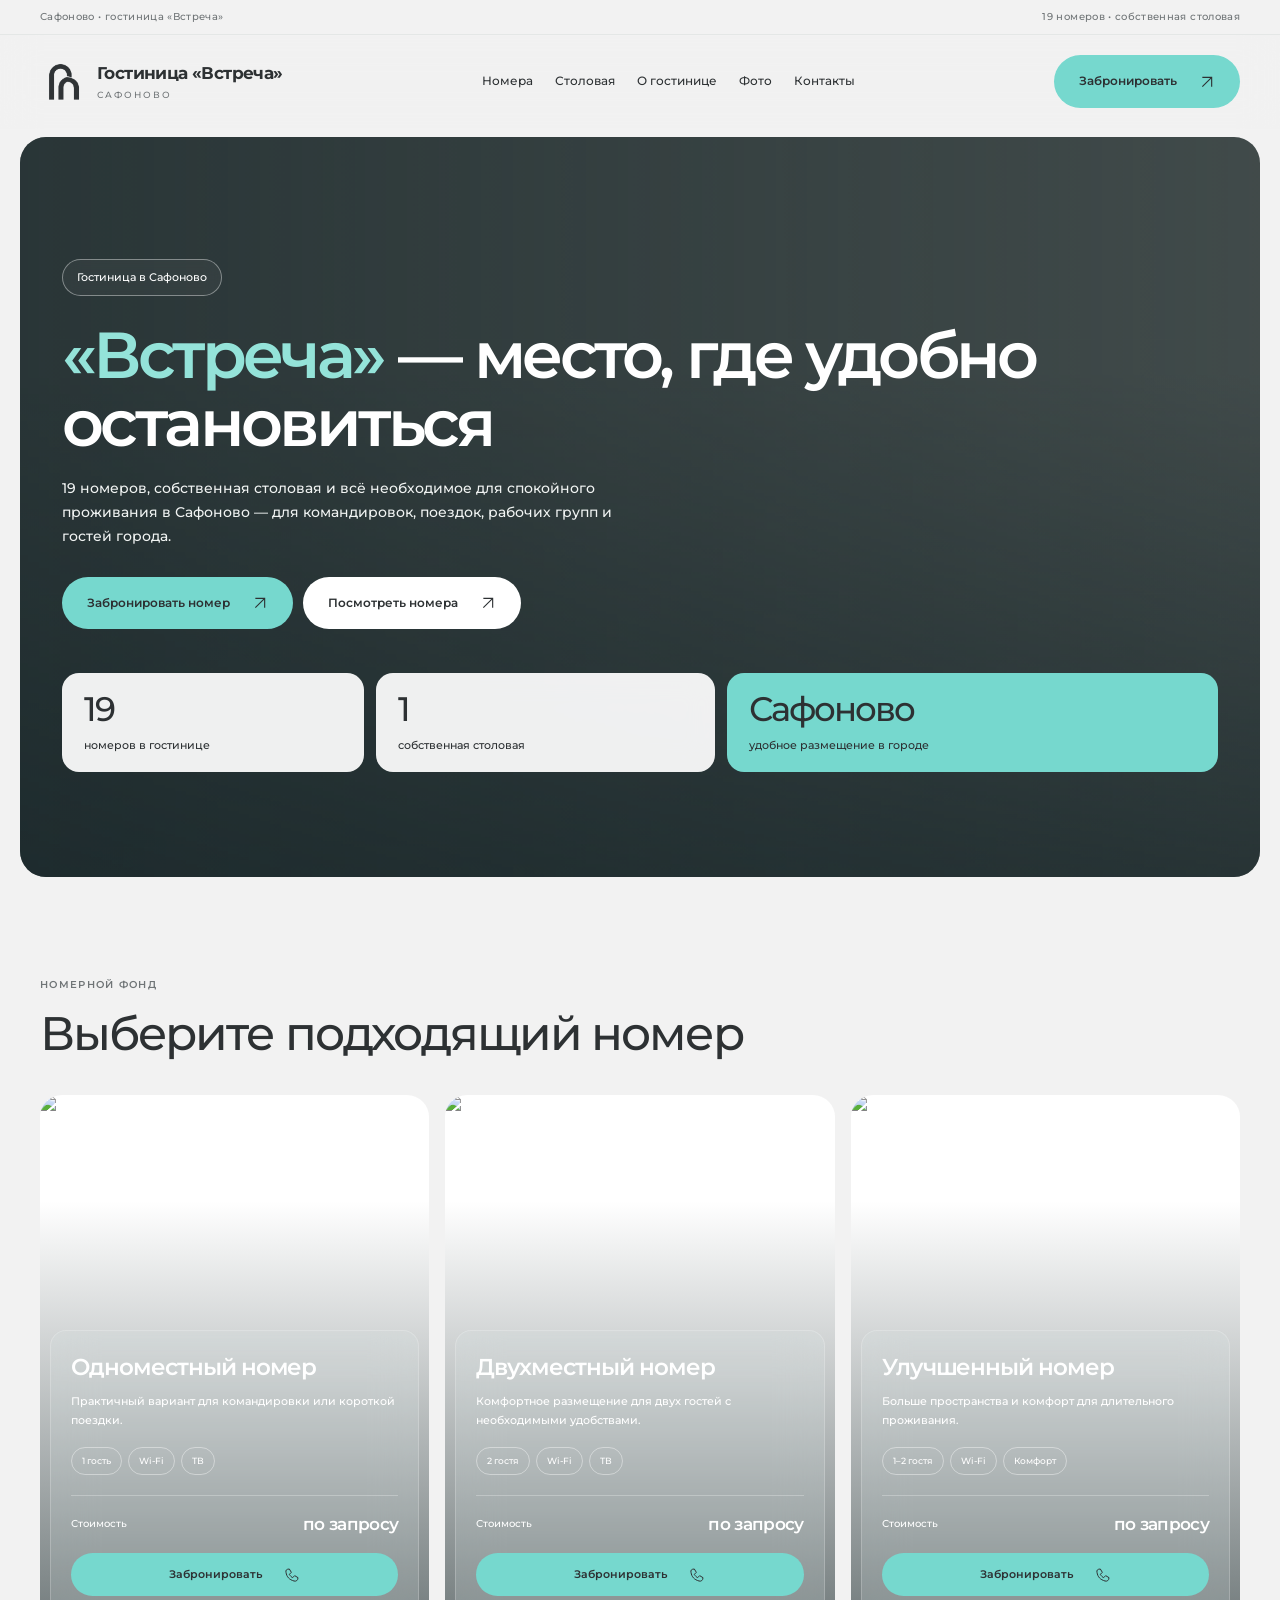
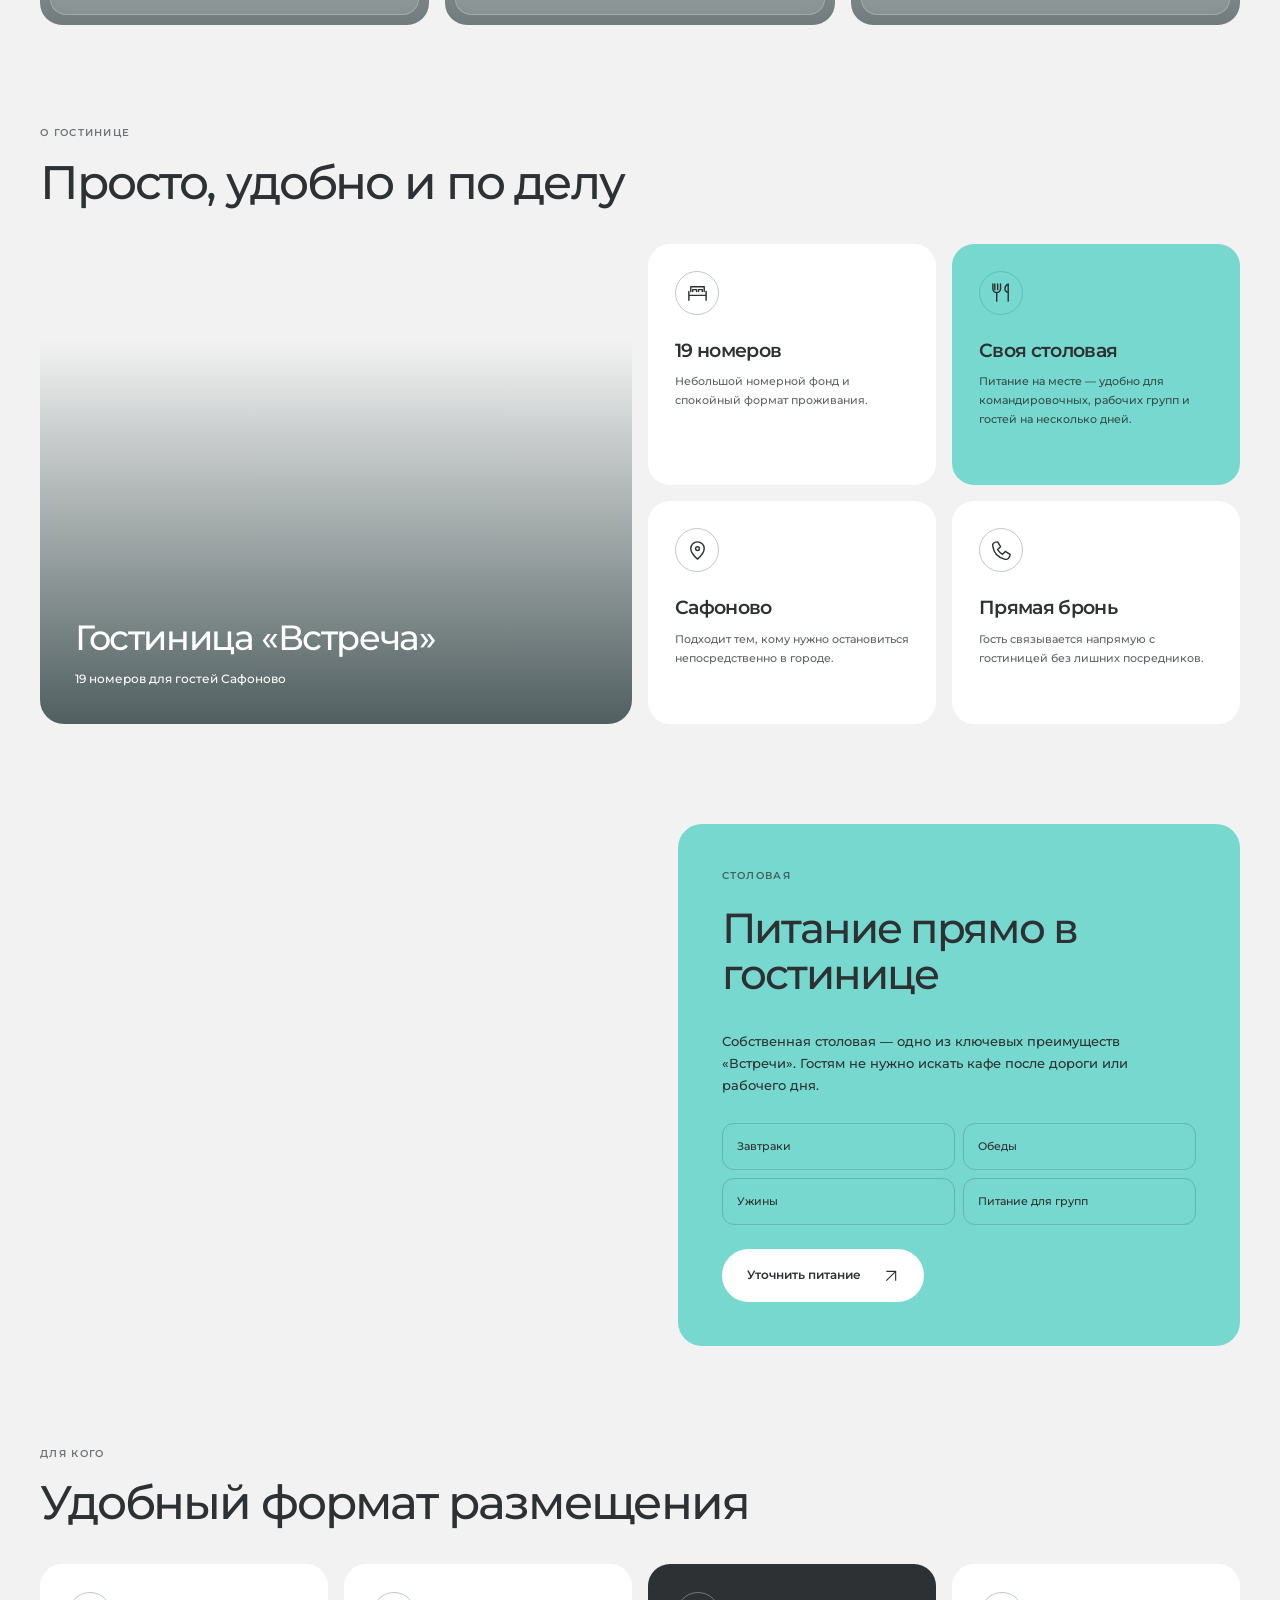
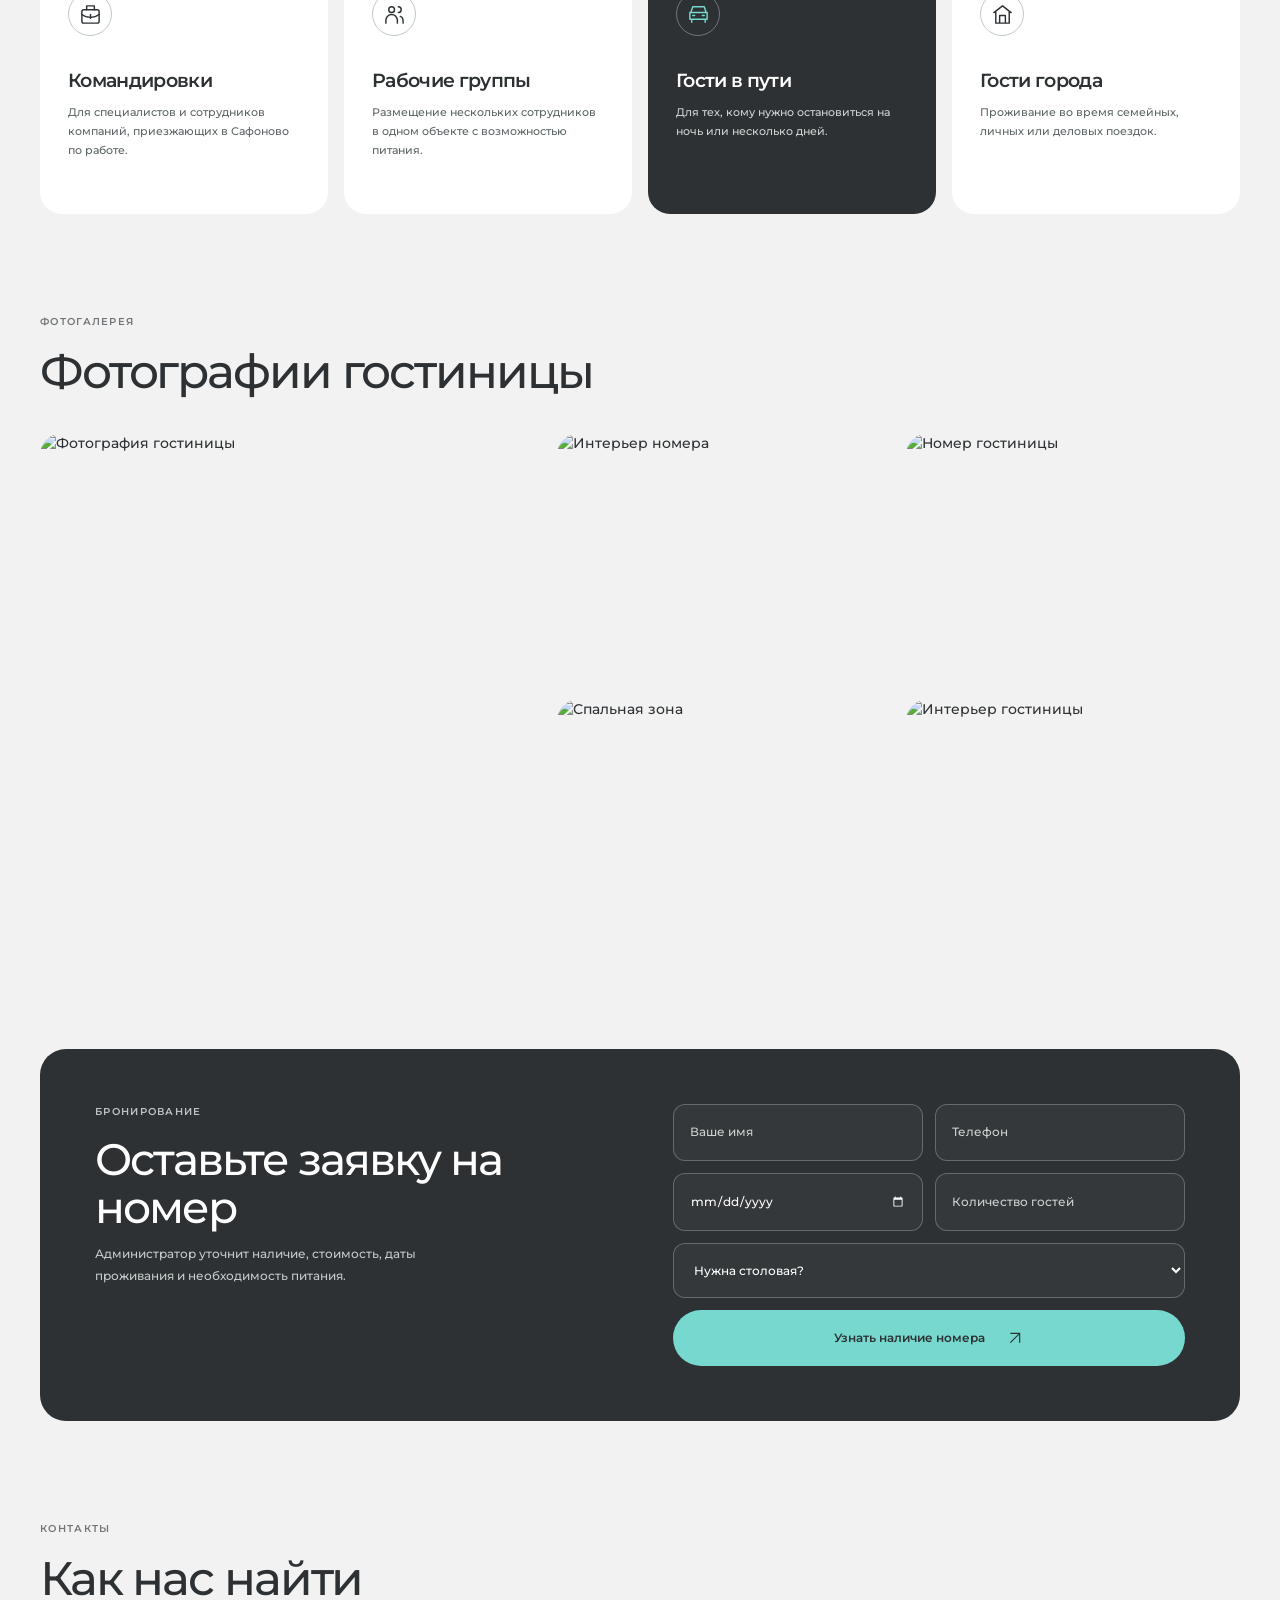
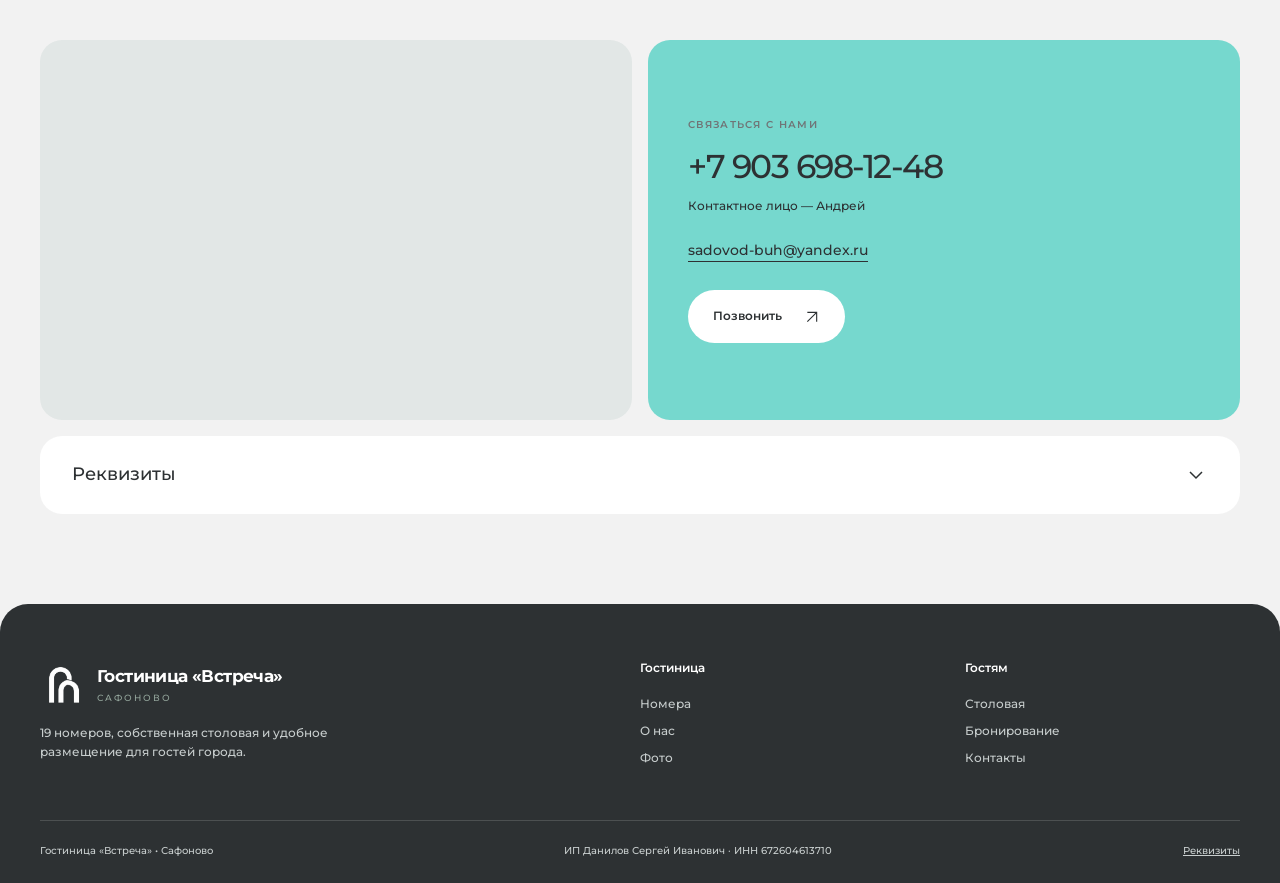
==== commit 20ea793d: "Set Yandex Maps marker to exact hotel coordinates" ====
--- a/index.html
+++ b/index.html
@@ -47,7 +47,7 @@
 
 <section class="section alt" id="booking"><div class="wrap"><div class="booking"><div><div class="eyebrow" style="color:#f1c978">Бронирование</div><h2>Оставьте заявку на номер</h2><p>Администратор уточнит наличие, стоимость, даты проживания и необходимость питания.</p></div><form class="form" onsubmit="event.preventDefault();alert('Демонстрационная форма');"><input type="text" autocomplete="name" aria-label="Ваше имя" placeholder="Ваше имя"><input type="tel" autocomplete="tel" aria-label="Телефон" placeholder="Телефон"><input type="date" aria-label="Дата заезда"><input type="number" aria-label="Количество гостей" min="1" placeholder="Количество гостей"><select class="full" aria-label="Нужна столовая?"><option>Нужна столовая?</option><option>Да</option><option>Нет</option></select><button class="btn light full" type="submit">Узнать наличие номера</button></form></div></div></section>
 
-<section class="section" id="contacts"><div class="wrap"><div class="head"><div><div class="eyebrow">Контакты</div><h2>Как нас найти</h2></div></div><div class="contact-grid"><div class="contact-map card"><iframe src="https://yandex.ru/map-widget/v1/?text=%D0%A1%D0%BC%D0%BE%D0%BB%D0%B5%D0%BD%D1%81%D0%BA%D0%B0%D1%8F%20%D0%BE%D0%B1%D0%BB%D0%B0%D1%81%D1%82%D1%8C%2C%20%D0%A1%D0%B0%D1%84%D0%BE%D0%BD%D0%BE%D0%B2%D0%BE%2C%20%D0%A1%D0%BE%D0%B2%D0%B5%D1%82%D1%81%D0%BA%D0%B0%D1%8F%20%D1%83%D0%BB%D0%B8%D1%86%D0%B0%2C%2068&z=17" title="Гостиница Встреча — Сафоново, Советская улица, 68 на Яндекс Картах" loading="lazy" allowfullscreen referrerpolicy="no-referrer-when-downgrade"></iframe></div><div class="contact-person card"><div class="eyebrow">Связаться с нами</div><a class="contact-phone" href="tel:+79036981248">+7 903 698-12-48</a><p>Контактное лицо — Андрей</p><a class="contact-email" href="mailto:sadovod-buh@yandex.ru">sadovod-buh@yandex.ru</a><a class="btn light" href="tel:+79036981248">Позвонить</a></div></div><details class="requisites" id="requisites"><summary>Реквизиты <svg viewBox="0 0 24 24" fill="none" stroke="currentColor" stroke-width="1.5" aria-hidden="true"><path d="m6 9 6 6 6-6"/></svg></summary><dl><div><dt>Наименование</dt><dd>ИП Данилов Сергей Иванович</dd></div><div><dt>ИНН</dt><dd>672604613710</dd></div><div><dt>ОГРНИП</dt><dd>304672627500075</dd></div><div><dt>Юридический адрес</dt><dd>Смоленская область, 215500, г. Сафоново, ул. Первомайская, д. 91</dd></div><div><dt>Фактический адрес</dt><dd>Смоленская область, 215500, г. Сафоново, ул. Советская, д. 68</dd></div><div><dt>Расчётный счёт</dt><dd>40802810217300000016</dd></div><div><dt>Корреспондентский счёт</dt><dd>30101810200000000593</dd></div><div><dt>БИК</dt><dd>044525593</dd></div><div><dt>Банк</dt><dd>АО «АЛЬФА-БАНК»</dd></div><div><dt>E-mail</dt><dd><a href="mailto:sadovod-buh@yandex.ru">sadovod-buh@yandex.ru</a></dd></div><div><dt>Дополнительный телефон</dt><dd><a href="tel:+79516979430">+7 951 697-94-30</a></dd></div><div><dt>ОКВЭД</dt><dd>47.75</dd></div><div><dt>Дополнительные ОКВЭД</dt><dd>55.10, 56.10, 56.21, 56.29, 56.30</dd></div></dl></details></div></section>
+<section class="section" id="contacts"><div class="wrap"><div class="head"><div><div class="eyebrow">Контакты</div><h2>Как нас найти</h2></div></div><div class="contact-grid"><div class="contact-map card"><iframe src="https://yandex.ru/map-widget/v1/?ll=33.235267%2C55.118658&amp;z=17&amp;pt=33.235267%2C55.118658%2Cpm2rdm" title="Гостиница Встреча — Сафоново, Советская улица, 68 на Яндекс Картах" loading="lazy" allowfullscreen referrerpolicy="no-referrer-when-downgrade"></iframe></div><div class="contact-person card"><div class="eyebrow">Связаться с нами</div><a class="contact-phone" href="tel:+79036981248">+7 903 698-12-48</a><p>Контактное лицо — Андрей</p><a class="contact-email" href="mailto:sadovod-buh@yandex.ru">sadovod-buh@yandex.ru</a><a class="btn light" href="tel:+79036981248">Позвонить</a></div></div><details class="requisites" id="requisites"><summary>Реквизиты <svg viewBox="0 0 24 24" fill="none" stroke="currentColor" stroke-width="1.5" aria-hidden="true"><path d="m6 9 6 6 6-6"/></svg></summary><dl><div><dt>Наименование</dt><dd>ИП Данилов Сергей Иванович</dd></div><div><dt>ИНН</dt><dd>672604613710</dd></div><div><dt>ОГРНИП</dt><dd>304672627500075</dd></div><div><dt>Юридический адрес</dt><dd>Смоленская область, 215500, г. Сафоново, ул. Первомайская, д. 91</dd></div><div><dt>Фактический адрес</dt><dd>Смоленская область, 215500, г. Сафоново, ул. Советская, д. 68</dd></div><div><dt>Расчётный счёт</dt><dd>40802810217300000016</dd></div><div><dt>Корреспондентский счёт</dt><dd>30101810200000000593</dd></div><div><dt>БИК</dt><dd>044525593</dd></div><div><dt>Банк</dt><dd>АО «АЛЬФА-БАНК»</dd></div><div><dt>E-mail</dt><dd><a href="mailto:sadovod-buh@yandex.ru">sadovod-buh@yandex.ru</a></dd></div><div><dt>Дополнительный телефон</dt><dd><a href="tel:+79516979430">+7 951 697-94-30</a></dd></div><div><dt>ОКВЭД</dt><dd>47.75</dd></div><div><dt>Дополнительные ОКВЭД</dt><dd>55.10, 56.10, 56.21, 56.29, 56.30</dd></div></dl></details></div></section>
 
 <footer><div class="wrap"><div class="footer-grid"><div><div class="brand"><div class="logo"><img src="assets/logo.png" alt="" width="64" height="64"></div><div style="color:#fff">Гостиница «Встреча»<small style="color:#94a69c">САФОНОВО</small></div></div><p style="max-width:440px;line-height:1.6">19 номеров, собственная столовая и удобное размещение для гостей города.</p></div><div><h4>Гостиница</h4><a href="#rooms">Номера</a><a href="#about">О нас</a><a href="#gallery">Фото</a></div><div><h4>Гостям</h4><a href="#dining">Столовая</a><a href="#booking">Бронирование</a><a href="#contacts">Контакты</a></div></div><div class="bottom"><span>Гостиница «Встреча» • Сафоново</span><span>ИП Данилов Сергей Иванович · ИНН 672604613710</span><a href="#requisites">Реквизиты</a></div></div></footer>
 <script src="script.js"></script>
